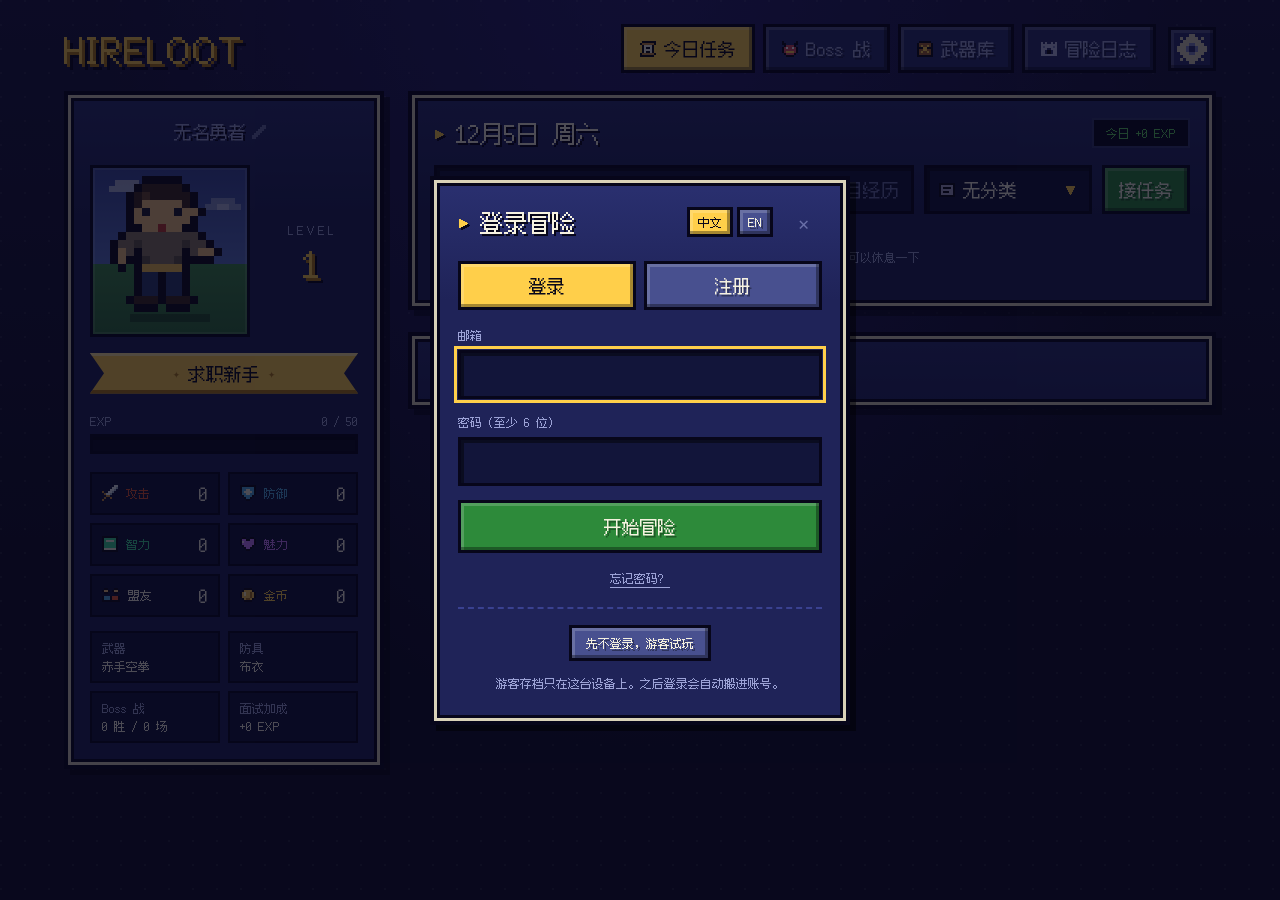
==== index.html @ ae2f4091 "Change the portrait background with level and show the equipped weapon's real shape in hand Seven ba" ====
<!doctype html>
<html lang="zh-CN">
<head>
  <meta charset="utf-8">
  <meta name="viewport" content="width=device-width, initial-scale=1">
  <title>Hireloot</title>
  <link rel="icon" href="favicon.svg?v=20261118e" type="image/svg+xml">
  <link rel="icon" href="favicon-32.png?v=20261118e" type="image/png" sizes="32x32">
  <link rel="apple-touch-icon" href="apple-touch-icon.png?v=20261118e">
  <!-- 改了 JS/CSS 后把 ?v= 后面的版本号改一下，防止浏览器用旧缓存 -->
  <link rel="stylesheet" href="style.css?v=20261118e">
</head>
<body>
  <header class="top">
    <h1>HIRELOOT</h1>
    <div class="top-right">
      <nav class="tabs">
        <button class="tab active" data-act="tab" data-view="view-today"><span data-icon="scroll"></span><span data-i18n="tab.today"></span></button>
        <button class="tab" data-act="tab" data-view="view-boss"><span data-icon="demon"></span><span data-i18n="tab.boss"></span></button>
        <button class="tab" data-act="tab" data-view="view-armory"><span data-icon="chest"></span><span data-i18n="tab.armory"></span></button>
        <button class="tab" data-act="tab" data-view="view-history"><span data-icon="castle"></span><span data-i18n="tab.log"></span></button>
      </nav>
      <button class="gear" data-act="settings" data-i18n-aria="settings" title=""><span data-icon="gear" data-px="3"></span></button>
    </div>
  </header>

  <main class="layout">
    <aside id="hero" class="px hero"></aside>

    <section class="content">
      <!-- 今日任务 -->
      <div id="view-today" class="view">
        <div class="px panel">
          <div class="panel-head">
            <h2 id="today-date"></h2>
            <span id="today-exp" class="pill"></span>
          </div>
          <form id="add-form" class="add-form" autocomplete="off">
            <input id="add-input" data-i18n-ph="add.ph" maxlength="200">
            <div id="add-cat-slot"></div>
            <button type="submit" class="primary" data-i18n="add.submit"></button>
          </form>
          <p id="add-hint" class="hint"></p>
          <ul id="pending-list" class="tasks"></ul>
        </div>
        <details class="px panel done-panel">
          <summary><span data-i18n="today.doneTitle"></span> (<span id="done-count">0</span>)</summary>
          <ul id="done-list" class="tasks"></ul>
        </details>
      </div>

      <!-- Boss 战 -->
      <div id="view-boss" class="view" hidden>
        <div class="px panel">
          <div class="panel-head"><h2 data-i18n="boss.formTitle"></h2></div>
          <form id="boss-form" class="boss-form" autocomplete="off">
            <label><span data-i18n="boss.company"></span><input id="boss-company" required data-i18n-ph="boss.companyPh" maxlength="80"></label>
            <div class="field"><span data-i18n="boss.round"></span><div id="boss-round-slot"></div></div>
            <label><span data-i18n="boss.date"></span><input id="boss-date" type="date"></label>
            <fieldset class="result">
              <legend data-i18n="boss.result"></legend>
              <label><input type="radio" name="result" value="pass"> <span data-icon="trophy"></span><span data-i18n="boss.pass"></span></label>
              <label><input type="radio" name="result" value="fail"> <span data-icon="skull"></span><span data-i18n="boss.fail"></span></label>
              <label><input type="radio" name="result" value="pending" checked> <span data-icon="hourglass"></span><span data-i18n="boss.pending"></span></label>
            </fieldset>
            <label class="wide"><span data-i18n="boss.note"></span><input id="boss-note" data-i18n-ph="boss.notePh" maxlength="300"></label>
            <button type="submit" class="primary wide" data-i18n="boss.submit"></button>
          </form>
          <p class="hint" data-i18n="boss.rule"></p>
        </div>
        <ul id="boss-list" class="boss-list"></ul>
      </div>

      <!-- 武器库 -->
      <div id="view-armory" class="view" hidden>
        <div class="px panel">
          <div class="panel-head">
            <h2 data-i18n="armory.title"></h2>
            <span id="armory-count" class="pill"></span>
          </div>
          <div id="pack-shelf" class="pack-shelf"></div>
        </div>
        <div id="armory-grid"></div>
      </div>

      <!-- 冒险日志 -->
      <div id="view-history" class="view" hidden>
        <div class="px panel">
          <div class="panel-head"><h2 data-i18n="log.title"></h2></div>
          <div id="history-summary" class="summary"></div>
        </div>
        <div id="history-list"></div>
      </div>
    </section>
  </main>

  <!-- 设置 -->
  <div id="settings" class="modal" hidden>
    <div class="px modal-win" role="dialog" aria-modal="true" aria-labelledby="settings-title">
      <div class="panel-head">
        <h2 id="settings-title" data-i18n="settings"></h2>
        <button class="del" data-act="settings-close" data-i18n-aria="settings.close">✕</button>
      </div>
      <div class="set-row">
        <div class="set-label" data-i18n="settings.lang"></div>
        <div class="seg">
          <button class="lang-btn" data-act="lang" data-lang="zh">中文</button>
          <button class="lang-btn" data-act="lang" data-lang="en">English</button>
        </div>
      </div>
      <div class="set-row">
        <div class="set-label" data-i18n="settings.data"></div>
        <div class="seg">
          <button data-act="export" data-i18n="settings.export"></button>
          <button data-act="import" data-i18n="settings.import"></button>
        </div>
      </div>
      <div class="set-row">
        <div class="set-label" data-i18n="settings.sfx"></div>
        <div class="seg">
          <button class="sfx-btn" data-act="sfx" data-sfx="on" data-i18n="settings.on"></button>
          <button class="sfx-btn" data-act="sfx" data-sfx="off" data-i18n="settings.off"></button>
        </div>
      </div>
      <input id="import-file" type="file" accept="application/json,.json" hidden>
    </div>
  </div>

  <div id="levelup" class="levelup" aria-live="polite"></div>

  <!-- 开卡包舞台 / 武器详情 -->
  <div id="pack-stage" class="stage" hidden></div>
  <div id="card-view" class="modal card-modal" hidden></div>

  <script src="i18n.js?v=20261118e"></script>
  <script src="categorizer.js?v=20261118e"></script>
  <script src="weapons.js?v=20261118e"></script>
  <script src="armory.js?v=20261118e"></script>
  <script src="dialog.js?v=20261118e"></script>
  <script src="config.js?v=20261118e"></script>
  <script src="cloud.js?v=20261118e"></script>
  <script src="app.js?v=20261118e"></script>
</body>
</html>
---- style.css ----
/* Hireloot 像素风样式
 * 字体：Fusion Pixel 12px（SIL OFL 开源授权，已打包在 fonts/ 里，离线可用）
 * 像素字体在 12 / 18 / 24 / 36px 下最清晰（Retina 屏上是整数倍）
 */
@font-face {
  font-family: "Fusion Pixel";
  src: url("fonts/fusion-pixel-12px-sc.woff2") format("woff2");
  font-display: swap;
}

:root {
  --bg: #100f26;
  --bg2: #1a1840;
  --win: #1f2358;
  --win-hi: #2a3070;
  --row: #272c68;
  --row-hi: #31377d;
  --deep: #12153a;
  --frame: #d9d2b8;
  --edge: #07061a;
  --ink: #f6f2e0;
  --muted: #9ea4d8;
  --gold: #ffcf4a;
  --gold-dk: #b07a12;
  --green: #5fd35f;
  --green-dk: #2d8a3a;
  --red: #ff6b6b;
  --font: "Fusion Pixel", "PingFang SC", "Hiragino Sans GB", "Microsoft YaHei", monospace;
  --s: 12px;  /* 小字 */
  --m: 18px;  /* 正文 */
  --l: 24px;  /* 标题 */
}
* { box-sizing: border-box; }
html { background: var(--bg); }
html, body { margin: 0; }
body {
  background:
    radial-gradient(circle at 1px 1px, rgba(255,255,255,.07) 1px, transparent 0) 0 0 / 24px 24px,
    radial-gradient(ellipse at 50% -10%, #2a2470 0%, transparent 60%),
    linear-gradient(180deg, var(--bg2), var(--bg) 60%);
  background-attachment: fixed;
  color: var(--ink);
  font-family: var(--font);
  font-size: var(--m);
  line-height: 1.5;
  min-height: 100vh;
  -webkit-font-smoothing: none;
  -moz-osx-font-smoothing: unset;
}
button, input, select { font: inherit; color: inherit; }
::selection { background: var(--gold); color: var(--edge); }
svg { image-rendering: pixelated; }

/* ============ 像素窗口 ============ */
.px {
  position: relative;
  background: linear-gradient(180deg, var(--win-hi), var(--win) 120px);
  border: 4px solid var(--edge);
  box-shadow:
    inset 0 0 0 3px var(--frame),
    inset 0 0 0 6px var(--edge),
    6px 6px 0 rgba(0, 0, 0, .45);
}

/* ============ 按钮 / 输入 ============ */
button {
  background: #48508f;
  border: 3px solid var(--edge);
  box-shadow: inset -3px -3px 0 rgba(0,0,0,.35), inset 3px 3px 0 rgba(255,255,255,.18);
  padding: 6px 14px;
  cursor: pointer;
  text-shadow: 2px 2px 0 rgba(0,0,0,.35);
}
button:hover { filter: brightness(1.12); }
button:active { transform: translate(2px, 2px); box-shadow: inset 3px 3px 0 rgba(0,0,0,.35); }
button.primary { background: var(--green-dk); }
button.primary:hover { background: #36a346; filter: none; }
input, select {
  background: var(--deep);
  border: 3px solid var(--edge);
  box-shadow: inset 3px 3px 0 rgba(0,0,0,.45);
  padding: 8px 12px;
  min-width: 0;
}
input::placeholder { color: #6a70a8; }
input[type=date] { color-scheme: dark; }
input:focus, select:focus, button:focus-visible { outline: 3px solid var(--gold); outline-offset: 1px; }

/* ============ 顶栏 ============ */
.top {
  display: flex; flex-wrap: wrap; align-items: center; justify-content: space-between; gap: 16px;
  padding: 24px 24px 18px; max-width: 1200px; margin: 0 auto;
}
h1 {
  font-size: 36px; line-height: 1; margin: 0; color: var(--gold); letter-spacing: 2px; font-weight: normal;
  text-shadow: 3px 3px 0 var(--gold-dk), 6px 6px 0 var(--edge);
}
h1 span {
  font-size: var(--m); color: var(--ink); letter-spacing: 0; margin-left: 10px;
  text-shadow: 2px 2px 0 var(--edge); vertical-align: 4px;
}
.tabs { display: flex; gap: 8px; flex-wrap: wrap; }
.tab { display: inline-flex; align-items: center; background: #2b3070; color: var(--muted); padding: 8px 16px; }
.tab.active { background: var(--gold); color: var(--edge); text-shadow: none; }

/* ============ 布局 ============ */
.layout {
  max-width: 1200px; margin: 0 auto; padding: 0 24px 24px;
  display: grid; grid-template-columns: 320px 1fr; gap: 24px; align-items: start;
}
@media (max-width: 860px) {
  .layout { grid-template-columns: 1fr; padding: 0 16px 16px; }
  .top { padding: 18px 16px 14px; }
  h1 { font-size: 24px; }
}
.content { min-width: 0; }
.panel { padding: 20px 22px 22px; margin-bottom: 22px; }
.panel-head { display: flex; justify-content: space-between; align-items: center; gap: 10px; flex-wrap: wrap; margin-bottom: 14px; }
h2 { font-size: var(--l); font-weight: normal; margin: 0; text-shadow: 2px 2px 0 var(--edge); }
h2::before { content: "▶"; color: var(--gold); font-size: var(--s); margin-right: 10px; vertical-align: 4px; }
.pill {
  background: var(--edge); color: var(--green); padding: 4px 12px; font-size: var(--s);
  border: 2px solid #33396f;
}
.hint { color: var(--muted); font-size: var(--s); margin: 10px 0 0; min-height: 24px; display: flex; align-items: center; flex-wrap: wrap; gap: 6px; }
.empty { color: var(--muted); list-style: none; padding: 18px 4px; font-size: var(--s); text-align: center; }

/* ============ 角色卡 ============ */
.hero { padding: 22px; position: sticky; top: 16px; }
@media (max-width: 860px) { .hero { position: static; } }
.hero-top { display: flex; gap: 16px; align-items: center; margin-bottom: 16px; }
.avatar {
  position: relative; flex: none; width: 160px; height: 172px;
  display: grid; place-items: end center; padding-bottom: 14px;
  border: 3px solid var(--edge);
  overflow: hidden;
}
.avatar::before { /* 云 */
  content: ""; position: absolute; top: 18px; left: 16px; width: 24px; height: 6px;
  background: rgba(255,255,255,.55);
  box-shadow: 6px -6px 0 rgba(255,255,255,.55), 12px 0 0 rgba(255,255,255,.55),
    96px 18px 0 rgba(255,255,255,.35), 102px 12px 0 rgba(255,255,255,.35), 108px 18px 0 rgba(255,255,255,.35);
}
.avatar::after { /* 脚下的影子 */
  content: ""; position: absolute; bottom: 12px; left: 50%; width: 80px; height: 8px;
  transform: translateX(-50%); background: rgba(0,0,0,.3);
}
.avatar svg { position: relative; z-index: 1; display: block; animation: bob 1.2s steps(2) infinite; }
@keyframes bob { 50% { transform: translateY(-4px); } }

/* 头像背景随等级变：蓝天 → 翠林 → 星夜 → 紫晶 → 橙霞 → 赤焰 → 金辉（门槛同称号） */
.avatar { --sky1: #3a4a9c; --sky2: #5a74c8; --gnd1: #3e8a46; --gnd2: #2f6e38; --glow: rgba(255,255,255,.12); --deco: rgba(255,255,255,.55); --deco2: rgba(255,255,255,.35);
  background: linear-gradient(180deg, var(--sky1) 0%, var(--sky2) 58%, var(--gnd1) 58%, var(--gnd2) 100%);
  box-shadow: inset 0 0 0 2px var(--glow); }
.avatar[data-bg="1"] { --sky1: #1f5a5a; --sky2: #4fae8a; --gnd1: #2d6e38; --gnd2: #1f4a26; }
.avatar[data-bg="2"] { --sky1: #0c1440; --sky2: #2c4aa8; --gnd1: #2a3a6e; --gnd2: #1a264a; --glow: rgba(127,219,255,.35); }
.avatar[data-bg="3"] { --sky1: #2a0e5a; --sky2: #8a4ac8; --gnd1: #5a2a8a; --gnd2: #3a1a5e; --glow: rgba(199,125,255,.6); --deco: #f3d9ff; --deco2: rgba(243,217,255,.6); }
.avatar[data-bg="4"] { --sky1: #8a2a3a; --sky2: #ff9a3c; --gnd1: #a8541c; --gnd2: #6e3010; --glow: rgba(255,154,60,.7); --deco: rgba(255,240,200,.75); --deco2: rgba(255,224,160,.5); }
.avatar[data-bg="5"] { --sky1: #2a0610; --sky2: #b0203a; --gnd1: #3a1014; --gnd2: #1a0608; --glow: rgba(255,74,58,.75); --deco: #ffcf4a; --deco2: #ff7a3c; }
.avatar[data-bg="6"] { --sky1: #6e4a08; --sky2: #ffd86a; --gnd1: #c58b3a; --gnd2: #8a5a1e; --glow: rgba(255,226,122,.9); --deco: #ffffff; --deco2: #fff4c2; }
/* 星夜 / 紫晶 / 金辉：云换成星星；赤焰：飘火星 */
.avatar[data-bg="2"]::before, .avatar[data-bg="3"]::before, .avatar[data-bg="5"]::before, .avatar[data-bg="6"]::before {
  top: 14px; left: 14px; width: 3px; height: 3px; background: var(--deco);
  box-shadow: 22px 12px 0 var(--deco2), 40px 2px 0 var(--deco), 70px 22px 0 var(--deco2), 96px 6px 0 var(--deco),
    118px 26px 0 var(--deco2), 128px 0 0 var(--deco), 8px 40px 0 var(--deco2), 112px 50px 0 var(--deco2), 56px 44px 0 var(--deco2);
  animation: twinkle 1.6s steps(2) infinite;
}
.avatar[data-bg="5"]::before { top: auto; bottom: 40px; animation: embers 2.4s steps(6) infinite; }
.avatar[data-bg="6"] { border-color: var(--gold-dk); }
@keyframes twinkle { 50% { opacity: .45; } }
@keyframes embers { from { transform: translateY(0); opacity: 1; } to { transform: translateY(-60px); opacity: .2; } }
/* SR / SSR 武器的闪光 */
.avatar .spark { animation: twinkle 1s steps(2) infinite; }
.avatar .spark.s1 { animation-delay: -.5s; }
.lv { font-size: 36px; line-height: 1; color: var(--gold); text-shadow: 3px 3px 0 var(--gold-dk), 5px 5px 0 var(--edge); }
.bar-label { display: flex; justify-content: space-between; font-size: var(--s); color: var(--muted); margin-bottom: 4px; }
.bar { height: 20px; border: 3px solid var(--edge); background: #0a0a20; box-shadow: inset 0 3px 0 rgba(0,0,0,.4); }
.bar > i {
  display: block; height: 100%; transition: width .4s steps(8);
  background:
    linear-gradient(180deg, rgba(255,255,255,.35) 0 3px, transparent 3px),
    repeating-linear-gradient(90deg, var(--green) 0 9px, #3fae3f 9px 12px);
}
.stats { list-style: none; padding: 0; margin: 18px 0 14px; display: grid; grid-template-columns: 1fr 1fr; gap: 8px; }
.stats li {
  display: flex; justify-content: space-between; align-items: center;
  background: var(--deep); padding: 6px 10px; border: 2px solid var(--edge); font-size: var(--s);
}
.stats b { font-weight: normal; display: flex; align-items: center; }
.stats span { font-size: var(--m); color: var(--ink); }
.equip { display: grid; grid-template-columns: 1fr 1fr; gap: 8px; margin-top: 8px; }
.equip div { background: var(--deep); border: 2px solid var(--edge); padding: 6px 10px; font-size: var(--s); }
.equip small { display: block; color: var(--muted); font-size: var(--s); }

/* ============ 添加任务 ============ */
.add-form { display: grid; grid-template-columns: 1fr auto auto; gap: 10px; }
@media (max-width: 600px) { .add-form { grid-template-columns: 1fr auto; } .add-form input { grid-column: 1 / -1; } }

/* ============ 任务列表 ============ */
.tasks { list-style: none; padding: 0; margin: 16px 0 0; display: flex; flex-direction: column; gap: 10px; }
.task {
  display: flex; align-items: center; gap: 14px;
  background: var(--row); border: 3px solid var(--edge);
  box-shadow: inset 6px 0 0 var(--c), inset 0 3px 0 rgba(255,255,255,.07);
  padding: 10px 10px 10px 20px;
}
.task:hover { background: var(--row-hi); }
.task-main { flex: 1; min-width: 0; }
.task-title { word-break: break-word; }
.task.done { background: #1d2152; }
.task.done .task-title { text-decoration: line-through; text-decoration-thickness: 2px; color: var(--muted); }
.task-meta { display: flex; flex-wrap: wrap; gap: 8px; align-items: center; margin-top: 6px; font-size: var(--s); }
.chk {
  width: 32px; height: 32px; padding: 0; flex: none; background: var(--deep);
  color: var(--gold); font-size: var(--m); line-height: 1; text-shadow: none;
  box-shadow: inset 3px 3px 0 rgba(0,0,0,.45);
}
.chk:hover { background: #20255a; }
.task.done .chk { background: var(--green-dk); color: #fff; box-shadow: inset -3px -3px 0 rgba(0,0,0,.3); }
.late { background: #7a2e3e; color: #ffd6dc; padding: 1px 8px; border: 2px solid var(--edge); }
.reward { color: var(--gold); }
.reward i { color: var(--muted); font-style: normal; }
.del {
  background: transparent; border-color: transparent; box-shadow: none; color: #6a70a8;
  padding: 4px 10px; text-shadow: none;
}
.del:hover { color: var(--red); filter: none; }

details > summary { cursor: pointer; list-style: none; font-size: var(--m); }
details > summary::-webkit-details-marker { display: none; }
details > summary::before { content: "▶"; display: inline-block; margin-right: 10px; color: var(--gold); font-size: var(--s); transition: transform .15s steps(2); }
details[open] > summary::before { transform: rotate(90deg); }
.done-panel .task { opacity: .85; }
/* 打开下拉框的那一行要浮到其它任务上面（opacity 会单独建层叠上下文，菜单会被后面的任务盖住） */
.task.menu-open, .task:has(.picker.open) { position: relative; z-index: 41; opacity: 1; }

/* ============ Boss ============ */
.boss-form { display: grid; grid-template-columns: 1fr 1fr 1fr; gap: 14px; }
.boss-form label, .boss-form .field { display: flex; flex-direction: column; gap: 6px; font-size: var(--s); color: var(--muted); }
.boss-form label input, .boss-form .field .picker-btn { color: var(--ink); font-size: var(--m); }
.boss-form .wide { grid-column: 1 / -1; }
.field .picker { display: block; }
.result {
  grid-column: 1 / -1; border: 3px solid var(--edge); background: var(--deep);
  display: flex; gap: 24px; flex-wrap: wrap; padding: 8px 14px 12px; margin: 0;
}
.result legend { color: var(--muted); font-size: var(--s); padding: 0 6px; background: var(--edge); }
.result label { flex-direction: row; align-items: center; gap: 2px; color: var(--ink); font-size: var(--m); cursor: pointer; }
.result input { accent-color: var(--gold); width: 18px; height: 18px; }
@media (max-width: 680px) { .boss-form { grid-template-columns: 1fr; } }
.boss-list { list-style: none; padding: 0; margin: 0; display: flex; flex-direction: column; gap: 16px; }
.boss { display: flex; gap: 18px; padding: 18px 20px; align-items: flex-start; }
.boss-sprite {
  background: linear-gradient(180deg, #2a1640, #4a1f3a); border: 3px solid var(--edge); padding: 8px; flex: none;
}
.boss.pass .boss-sprite { background: linear-gradient(180deg, #1d2a3a, #2a3a3a); }
.boss.pass .boss-sprite svg { opacity: .6; }
.boss-sprite svg { display: block; }
.boss.pending .boss-sprite svg { animation: shake .6s steps(2) infinite; }
@keyframes shake { 50% { transform: translateX(2px); } }
.boss-main { flex: 1; min-width: 0; }
.boss-name { font-size: var(--l); line-height: 1.3; text-shadow: 2px 2px 0 var(--edge); }
.boss-name small { color: var(--muted); font-size: var(--s); text-shadow: none; }
.boss-meta { font-size: var(--s); color: var(--muted); margin-top: 4px; }
.boss-note { margin-top: 8px; background: var(--deep); border: 2px solid var(--edge); padding: 6px 10px; font-size: var(--s); }
.boss-actions { display: flex; gap: 8px; margin-top: 10px; flex-wrap: wrap; }
.boss-actions button { font-size: var(--s); }
.win { color: var(--green); } .lose { color: var(--red); } .wait { color: var(--gold); }

/* ============ 冒险日志 ============ */
.summary { display: grid; grid-template-columns: repeat(6, 1fr); gap: 10px; }
@media (max-width: 760px) { .summary { grid-template-columns: repeat(3, 1fr); } }
.sum-cell {
  background: var(--deep); border: 3px solid var(--edge); box-shadow: inset 0 4px 0 var(--c);
  padding: 12px 6px 8px; text-align: center;
}
.sum-cell b { display: block; font-size: var(--l); font-weight: normal; margin-bottom: 4px; }
.sum-cell small { color: var(--muted); font-size: var(--s); display: inline-flex; align-items: center; }
.day { padding: 16px 20px; margin-bottom: 16px; }
.day .tasks { margin-top: 14px; }

/* ============ 页脚 ============ */
.foot {
  max-width: 1200px; margin: 0 auto; padding: 4px 24px 40px;
  display: flex; gap: 10px; align-items: center; flex-wrap: wrap; color: var(--muted); font-size: var(--s);
}
.foot span { flex: 1; min-width: 200px; }
.foot button { font-size: var(--s); }

/* ============ 动效 ============ */
.float {
  position: absolute; transform: translateX(-50%); pointer-events: none; z-index: 50;
  color: var(--gold); text-shadow: 2px 2px 0 var(--edge), -2px -2px 0 var(--edge), 2px -2px 0 var(--edge), -2px 2px 0 var(--edge);
  white-space: nowrap; animation: floatUp 1.2s steps(12) forwards;
}
@keyframes floatUp { from { opacity: 1; margin-top: 0; } to { opacity: 0; margin-top: -64px; } }
.levelup {
  position: fixed; left: 50%; top: 40%; transform: translate(-50%, -50%) scale(0);
  background: var(--win); border: 4px solid var(--edge);
  box-shadow: inset 0 0 0 3px var(--gold), inset 0 0 0 6px var(--edge), 8px 8px 0 rgba(0,0,0,.5);
  padding: 26px 40px; text-align: center; z-index: 100; pointer-events: none; opacity: 0;
}
.levelup div { font-size: 36px; color: var(--gold); text-shadow: 3px 3px 0 var(--gold-dk), 6px 6px 0 var(--edge); }
.levelup small { display: block; margin-top: 12px; font-size: var(--m); }
.levelup.show { animation: lvl 2.2s steps(10) forwards; }
@keyframes lvl {
  0% { opacity: 1; transform: translate(-50%, -50%) scale(.3); }
  15%, 80% { opacity: 1; transform: translate(-50%, -50%) scale(1); }
  100% { opacity: 0; transform: translate(-50%, -50%) scale(1); }
}
@media (prefers-reduced-motion: reduce) {
  .avatar svg, .boss.pending .boss-sprite svg, .avatar::before, .avatar .spark { animation: none; }
}

/* ============ 像素图标 ============ */
.ico { display: inline-flex; margin-right: 8px; flex: none; }
.ico svg { display: block; }

/* ============ 像素下拉框 ============ */
.picker { position: relative; display: inline-block; }
.picker-btn {
  display: flex; align-items: center; width: 100%; height: 100%;
  background: var(--deep); box-shadow: inset 3px 3px 0 rgba(0,0,0,.45);
  padding: 8px 12px; text-align: left; white-space: nowrap; text-shadow: none;
}
.picker-btn > span:not(.ico):not(.caret) { flex: 1; }
.caret { font-size: var(--s); margin-left: 12px; color: var(--gold); }
.picker-btn:active { transform: none; }
.picker.open .picker-btn { outline: 3px solid var(--gold); outline-offset: 1px; }
.picker-menu {
  position: absolute; left: 0; top: calc(100% + 6px); z-index: 40; min-width: 100%;
  list-style: none; margin: 0; padding: 10px 8px;
  background: var(--win); border: 4px solid var(--edge);
  box-shadow: inset 0 0 0 3px var(--frame), inset 0 0 0 5px var(--edge), 6px 6px 0 rgba(0,0,0,.5);
}
.picker.up .picker-menu { top: auto; bottom: calc(100% + 6px); }
.picker-menu li + li { margin-top: 2px; }
.picker-menu button {
  display: flex; align-items: center; width: 100%; white-space: nowrap; text-align: left; font-size: var(--m);
  background: transparent; border: 2px solid transparent; box-shadow: none; padding: 6px 12px 6px 28px; position: relative;
  text-shadow: none;
}
.picker-menu button:hover, .picker-menu button:focus-visible { background: var(--row-hi); outline: none; filter: none; }
.picker-menu button:hover::before, .picker-menu button:focus-visible::before {
  content: "▶"; position: absolute; left: 8px; color: var(--gold); font-size: var(--s);
}
.picker-menu button[aria-selected=true] { color: var(--gold); }
.picker-menu button[aria-selected=true]::after { content: "✔"; margin-left: auto; padding-left: 16px; font-size: var(--s); }
#add-cat { min-width: 168px; }

/* 任务行里的分类标签 */
.picker.tag .picker-btn {
  background: var(--c); color: var(--edge); font-size: var(--s); padding: 2px 8px;
  border-width: 2px; box-shadow: inset -2px -2px 0 rgba(0,0,0,.25), inset 2px 2px 0 rgba(255,255,255,.3);
}
.picker.tag .caret { color: rgba(0,0,0,.55); margin-left: 8px; }
.picker.tag .ico { margin-right: 6px; }
.picker.tag .picker-menu button { font-size: var(--s); }

.chip {
  display: inline-flex; align-items: center; padding: 2px 10px; font-size: var(--s);
  background: #2b3070; border-width: 2px; color: var(--ink); text-shadow: none;
}
.chip:hover { background: #3a4190; filter: none; }

/* 手机 */
@media (max-width: 600px) {
  .panel { padding: 16px 14px 16px; }
  .task { gap: 10px; padding: 8px 6px 8px 16px; }
  .del { padding: 4px 6px; }
  .hero { padding: 16px; }
  .avatar { width: 140px; }
  .avatar svg { width: 133px; height: auto; } /* 手上拿武器后画布变宽，手机上按 7px 一格缩一点，免得武器被裁掉 */
}

/* ============ 设置 ============ */
.top-right { display: flex; align-items: center; gap: 12px; flex-wrap: wrap; }
.gear {
  width: 48px; height: 44px; padding: 0; display: grid; place-items: center; background: #2b3070;
}
.gear .ico { margin: 0; }
.gear:hover .ico { animation: spin 1s steps(4) infinite; }
@keyframes spin { to { transform: rotate(90deg); } }
.modal {
  position: fixed; inset: 0; z-index: 200; display: grid; place-items: center; padding: 16px;
  background: rgba(7, 6, 26, .7);
}
.modal[hidden] { display: none; }
.modal-win { width: min(440px, 100%); padding: 22px 24px 26px; }
.modal-win .panel-head { margin-bottom: 18px; }
.set-row { display: flex; align-items: center; justify-content: space-between; gap: 14px; flex-wrap: wrap; padding: 12px 0; border-top: 2px dashed #3a4190; }
.set-label { color: var(--muted); }
.seg { display: flex; gap: 8px; flex-wrap: wrap; }
.seg button { font-size: var(--s); padding: 6px 14px; }
.lang-btn.active, .sfx-btn.active { background: var(--gold); color: var(--edge); text-shadow: none; }
.hint:empty { display: none; }
@media (prefers-reduced-motion: reduce) { .gear:hover .ico { animation: none; } }

/* 等级 + 称号缎带 */
.lv-box { flex: 1; min-width: 0; text-align: center; }
.lv-box small { display: block; font-size: var(--s); color: var(--muted); letter-spacing: 3px; margin-bottom: 6px; }
.lv-box .lv { font-size: 36px; }
/* 角色名字：点一下就能改 */
.hero-name, .hero-name-input {
  display: flex; align-items: center; justify-content: center; gap: 6px;
  width: 100%; height: 40px; margin: -4px 0 12px; padding: 0 10px;
  font-size: var(--l); line-height: 1; text-align: center;
}
.hero-name {
  background: none; border: 0; box-shadow: none; color: var(--ink); text-shadow: 2px 2px 0 var(--edge);
  border-bottom: 2px dashed transparent;
}
.hero-name .nm { min-width: 0; overflow: hidden; text-overflow: ellipsis; white-space: nowrap; }
.hero-name .ico { flex: none; opacity: .55; }
.hero-name:hover { filter: none; border-bottom-color: #3a4190; }
.hero-name:hover .ico, .hero-name:focus-visible .ico { opacity: 1; }
.hero-name:active { transform: none; box-shadow: none; }
.hero-name.unnamed, .hero-name.tight { font-size: var(--m); }
.hero-name.unnamed { color: var(--muted); }
.hero-name-input { display: block; color: var(--ink); background: var(--deep); }
.title {
  position: relative; margin: 0 0 18px; padding: 6px 30px 8px; text-align: center;
  font-size: var(--m); line-height: 1.3; color: var(--edge);
  background: var(--gold);
  box-shadow: inset 0 3px 0 #ffe79a, inset 0 -4px 0 var(--gold-dk);
  clip-path: polygon(0 0, 100% 0, calc(100% - 14px) 50%, 100% 100%, 0 100%, 14px 50%);
}
.title { white-space: nowrap; overflow: hidden; padding-left: 22px; padding-right: 22px; }
.title span { display: inline-flex; align-items: center; }
.title span::before, .title span::after { content: "✦"; font-size: var(--s); color: var(--gold-dk); margin: 0 8px; }
.title.tight { font-size: var(--s); padding-top: 9px; padding-bottom: 11px; }
.title.tight span::before, .title.tight span::after { margin: 0 5px; }

/* =====================================================================
 * 卡包 & 武器库
 * ===================================================================== */
.stats em.bonus { font-style: normal; color: var(--gold); font-size: var(--s); margin-left: 4px; }
.hero-weapon { box-shadow: inset 3px 0 0 var(--rc); }
.hero-weapon { min-width: 0; }
.hero-weapon small { display: flex; justify-content: space-between; align-items: center; gap: 6px; }
.hero-weapon i { font-style: normal; color: var(--gold); letter-spacing: -1px; }
.hero-weapon .nm { display: block; overflow-wrap: anywhere; }
.equip > div { min-width: 0; }
.lvl-packs { display: flex !important; align-items: center; justify-content: center; color: #e6c4ff; }
body.no-scroll { overflow: hidden; }

/* 角色卡上的「开卡包」按钮：一闪一闪 */
.pack-btn {
  width: 100%; margin-top: 12px; display: flex; align-items: center; justify-content: center;
  background: #6a2fa0; color: #fff; animation: packPulse 1.2s steps(2) infinite;
}
.pack-btn:hover { background: #7f3ac0; filter: none; }
@keyframes packPulse { 50% { box-shadow: inset -3px -3px 0 rgba(0,0,0,.35), inset 3px 3px 0 rgba(255,255,255,.18), 0 0 0 3px var(--gold); } }

/* ---------- 卡牌 ---------- */
.card {
  --cw: 200px; --mx: 50%; --my: 50%; --rx: 0deg; --ry: 0deg;
  position: relative; width: var(--cw); aspect-ratio: 5 / 7; perspective: 900px;
  container-type: inline-size; user-select: none;
}
.card-inner {
  position: absolute; inset: 0; transform-style: preserve-3d;
  transform: rotateX(var(--rx)) rotateY(calc(var(--ry) + 180deg));
  transition: transform .5s steps(6);
}
.card.flipped .card-inner { transform: rotateX(var(--rx)) rotateY(var(--ry)); }
.card.tilting .card-inner { transition: transform .08s linear; }
.card-back, .card-front {
  position: absolute; inset: 0; backface-visibility: hidden; -webkit-backface-visibility: hidden; overflow: hidden;
  border: 4px solid var(--edge);
}
.card-back {
  transform: rotateY(180deg);
  display: flex; flex-direction: column; align-items: center; justify-content: center; gap: 10px;
  background:
    repeating-linear-gradient(45deg, rgba(255,255,255,.06) 0 6px, transparent 6px 12px),
    linear-gradient(180deg, #2a3070, #12153a);
  box-shadow: inset 0 0 0 3px var(--frame), inset 0 0 0 7px var(--edge), inset 0 0 0 10px #3a4190;
}
.back-logo { font-size: var(--s); color: var(--gold); letter-spacing: 2px; text-shadow: 2px 2px 0 var(--edge); }
.card-front {
  display: flex; flex-direction: column; padding: 10px 10px 8px;
  background: linear-gradient(180deg, #2a3070, #171b48);
  box-shadow: inset 0 0 0 3px var(--rc), inset 0 0 0 6px var(--edge);
}
.card-top { display: flex; justify-content: space-between; align-items: center; font-size: var(--s); padding: 2px 2px 4px; }
.rar {
  background: var(--rc); color: var(--edge); padding: 0 6px; line-height: 18px; border: 2px solid var(--edge);
}
.atk { color: var(--ink); text-shadow: 2px 2px 0 var(--edge); }
.card-art {
  position: relative; flex: 1; min-height: 0; display: grid; place-items: center; overflow: hidden;
  border: 3px solid var(--edge); background: radial-gradient(circle, #3a4190 0 30%, #1f2358 30% 55%, #12153a 55%);
}
.card-art svg { position: relative; height: 86%; width: auto; filter: drop-shadow(3px 3px 0 rgba(0,0,0,.45)); }
.card.mini .card-art svg { height: 80%; }
/* 卡面背后的放射光（硬色阶，转起来是一格一格的） */
.rays {
  position: absolute; inset: -40%;
  background: repeating-conic-gradient(from 0deg, color-mix(in srgb, var(--rc) 35%, transparent) 0 10deg, transparent 10deg 20deg);
  animation: spinRays 8s steps(24) infinite; opacity: .7;
}
.r-N .rays { opacity: .25; animation: none; }
@keyframes spinRays { to { transform: rotate(360deg); } }
.card-name {
  margin: 6px -2px 0; padding: 2px 6px; text-align: center; font-size: var(--m); line-height: 1.3;
  background: var(--edge); color: var(--ink); white-space: nowrap; overflow: hidden; text-overflow: ellipsis;
}
.card-name.long { font-size: var(--s); line-height: 27px; }
.r-SSR .card-name { background: var(--gold); color: var(--edge); box-shadow: inset 0 3px 0 #ffe79a, inset 0 -3px 0 var(--gold-dk); }
.card-stars { text-align: center; font-size: var(--s); line-height: 18px; margin-top: 4px; letter-spacing: 1px; }
.card-stars i { font-style: normal; color: #3a3f7a; }
.card-stars i.on { color: var(--gold); text-shadow: 1px 1px 0 var(--edge); }
.rar-name { color: var(--rc); }
.card-desc { font-size: var(--s); line-height: 1.5; color: var(--muted); text-align: center; min-height: 36px; margin-top: 2px; }
@container (max-width: 170px) {
  .card-desc { display: none; }
  .card-name { font-size: var(--s); }
  .card-front { padding: 8px 8px 6px; }
}
.card.locked .card-art { background: radial-gradient(circle, #232858 0 40%, #161a42 40%); }
.card.locked .card-name { color: var(--muted); letter-spacing: 3px; }
.card.locked .card-front { box-shadow: inset 0 0 0 3px color-mix(in srgb, var(--rc) 45%, #12153a), inset 0 0 0 6px var(--edge); }
.card.locked .rays { display: none; }

/* 镭射层：彩虹硬色阶 + color-dodge，跟着 --mx/--my 移动；没碰到时自己慢慢扫 */
.holo, .glare, .sparkles { position: absolute; inset: 0; pointer-events: none; }
.holo {
  opacity: 0; mix-blend-mode: color-dodge;
  background:
    repeating-linear-gradient(0deg, rgba(0,0,0,.35) 0 2px, transparent 2px 4px),
    repeating-linear-gradient(115deg,
      #ff5f6d 0 6%, #ffc371 6% 12%, #f9f871 12% 18%, #5ef38c 18% 24%,
      #47c6ff 24% 30%, #8a7dff 30% 36%, #ff6bd6 36% 42%);
  background-size: 100% 100%, 300% 300%;
  background-position: 0 0, var(--mx) var(--my);
  animation: holoIdle 3.2s steps(16) infinite alternate;
}
.card.tilting .holo { animation: none; }
@keyframes holoIdle { from { background-position: 0 0, 0% 0%; } to { background-position: 0 0, 100% 100%; } }
.glare {
  opacity: 0; mix-blend-mode: overlay;
  background: radial-gradient(circle at var(--mx) var(--my), rgba(255,255,255,.75) 0 12%, rgba(255,255,255,.25) 12% 30%, transparent 30%);
}
.card.tilting .glare { opacity: 1; }
/* 稀有卡：一道白光扫过 */
.r-R .holo {
  opacity: .9; mix-blend-mode: overlay; background-size: 300% 100%;
  background-image: linear-gradient(110deg, transparent 0 40%, rgba(255,255,255,.55) 40% 46%, transparent 46% 52%, rgba(255,255,255,.35) 52% 55%, transparent 55%);
  animation: sheen 3s steps(20) infinite;
}
@keyframes sheen { from { background-position: 100% 0; } to { background-position: 0 0; } }
.r-SR .holo { opacity: .32; }
.r-SSR .holo { opacity: .45; }
.r-SSR .card-front { box-shadow: inset 0 0 0 3px var(--gold), inset 0 0 0 5px var(--gold-dk), inset 0 0 0 8px var(--edge); }
.card.locked .holo, .card.locked .glare, .card.locked .sparkles { display: none; }
/* 传说卡：像素星星闪烁 */
.sparkles i {
  position: absolute; width: 4px; height: 4px; background: #fff;
  box-shadow: 4px 0 0 #fff, -4px 0 0 #fff, 0 4px 0 #fff, 0 -4px 0 #fff;
  animation: twinkle 1.6s steps(2) infinite;
}
.sparkles i:nth-child(1) { left: 18%; top: 22%; }
.sparkles i:nth-child(2) { left: 78%; top: 30%; animation-delay: .4s; }
.sparkles i:nth-child(3) { left: 30%; top: 58%; animation-delay: .8s; }
.sparkles i:nth-child(4) { left: 70%; top: 66%; animation-delay: 1.2s; }
.sparkles i:nth-child(5) { left: 50%; top: 12%; animation-delay: .6s; }
@keyframes twinkle { 0%, 100% { opacity: 0; } 50% { opacity: 1; } }

/* ---------- 开包舞台 ---------- */
.stage {
  position: fixed; inset: 0; z-index: 300; display: grid; place-items: center; padding: 16px; overflow: auto;
  background:
    radial-gradient(circle at 1px 1px, rgba(255,255,255,.12) 1px, transparent 0) 0 0 / 16px 16px,
    radial-gradient(ellipse at 50% 45%, #2a2470 0%, rgba(7,6,26,.96) 65%);
}
.stage[hidden] { display: none; }
.stage-win { position: relative; width: min(760px, 100%); text-align: center; }
.stage-title { margin-bottom: 18px; }
.stage-title b {
  display: block; font-weight: normal; font-size: 36px; line-height: 1.1; color: var(--gold);
  text-shadow: 3px 3px 0 var(--gold-dk), 6px 6px 0 var(--edge); margin-bottom: 8px;
}
.stage-title span { font-size: var(--m); color: var(--ink); text-shadow: 2px 2px 0 var(--edge); }
.slots { display: flex; justify-content: center; gap: clamp(10px, 3vw, 28px); }
.slot {
  --cw: clamp(96px, 27vw, 200px);
  position: relative; width: var(--cw); aspect-ratio: 5 / 7;
}
.slot .card { --cw: 100%; position: absolute; inset: 0; width: 100%; }
.stage-hint { margin-top: 18px; color: var(--muted); font-size: var(--s); animation: blink 1s steps(2) infinite; }
@keyframes blink { 50% { opacity: .35; } }
.stage-actions { display: flex; gap: 12px; justify-content: center; flex-wrap: wrap; margin-top: 14px; min-height: 48px; }
.stage-actions button { min-width: 140px; }

/* 卡包本体 */
.pack {
  position: absolute; inset: 0; padding: 0; border: 0; background: transparent; box-shadow: none; text-shadow: none;
  cursor: pointer; animation: packFloat 1.6s steps(2) infinite;
}
.pack:hover { filter: brightness(1.15); }
.pack:active { transform: none; box-shadow: none; }
.pack:focus-visible { outline: 3px solid var(--gold); outline-offset: 4px; }
@keyframes packFloat { 50% { translate: 0 -4px; } }
.pack-top, .pack-body {
  position: absolute; left: 0; right: 0; display: block; border: 4px solid var(--edge);
  background:
    repeating-linear-gradient(90deg, rgba(255,255,255,.08) 0 4px, transparent 4px 8px),
    linear-gradient(160deg, #8a3ad0 0%, #4a2a9a 35%, #2a3a9a 60%, #6a2fa0 100%);
}
.pack-top { top: 0; height: 18%; border-bottom: 0; }
.pack-body {
  top: 18%; bottom: 0; border-top: 2px dashed rgba(255,255,255,.35);
  display: flex; flex-direction: column; align-items: center; justify-content: center; gap: 8px;
  box-shadow: inset 0 0 0 3px rgba(255,207,74,.55);
}
.crimp {
  position: absolute; left: 0; right: 0; height: 12px; top: 0;
  background: repeating-linear-gradient(90deg, #d9d2b8 0 4px, #8a8470 4px 8px);
  border-bottom: 3px solid var(--edge);
}
.pack-body .crimp { top: auto; bottom: 0; border-bottom: 0; border-top: 3px solid var(--edge); }
.pack-logo { font-size: var(--s); color: var(--gold); letter-spacing: 2px; text-shadow: 2px 2px 0 var(--edge); }
.pack-sub { font-size: var(--s); color: #e6c4ff; letter-spacing: 1px; text-shadow: 2px 2px 0 var(--edge); }
.pack-emblem { padding: 8px; background: rgba(7,6,26,.45); border: 3px solid var(--edge); }
/* 包装上的镭射反光 */
.pack-foil {
  position: absolute; inset: 0; pointer-events: none; mix-blend-mode: color-dodge; opacity: .55;
  background: linear-gradient(110deg, transparent 0 35%, #ff6bd6 35% 40%, #f9f871 40% 45%, #47c6ff 45% 50%, transparent 50%);
  background-size: 300% 100%; animation: sheen 2.4s steps(18) infinite;
}
/* 拖动撕包：--p 是撕开进度（0~1），左半截包顶跟着翘起来，缝里漏出稀有度颜色的光 */
@property --p { syntax: '<number>'; inherits: true; initial-value: 0; }
.pack { --p: 0; touch-action: none; cursor: grab; }
.pack.grab { cursor: grabbing; }
.pack.dragging, .pack.grab { animation: none; }
.pack.dragging { filter: drop-shadow(0 0 calc(var(--p) * 14px) var(--rc, #fff4c2)) brightness(calc(1 + var(--p) * .25)); }
.pack.snap { transition: --p .25s steps(4); }
.pack-top.t-l {
  z-index: 2; filter: brightness(1.12);
  clip-path: inset(-20px calc((1 - var(--p)) * 100%) 0 -20px);
  transform-origin: calc(var(--p) * 100%) 100%;
  transform: translateY(calc(var(--p) * -10px)) rotate(calc(var(--p) * 9deg));
}
.pack-top.t-r { clip-path: inset(0 0 0 calc(var(--p) * 100%)); }
.tear-line {
  position: absolute; left: 0; top: calc(18% - 3px); height: 6px; z-index: 1; pointer-events: none;
  width: calc(var(--p) * 100%); opacity: calc(var(--p) * 12);
  background: var(--rc, #fff4c2);
  box-shadow: 0 0 6px var(--rc, #fff4c2), 0 0 16px var(--rc, #fff4c2), 0 -8px 24px var(--rc, #fff4c2);
}
.tear-guide {
  position: absolute; left: 0; right: 0; top: 18%; z-index: 3; pointer-events: none;
  border-top: 3px dashed rgba(255,244,194,.85); padding-top: 4px;
  font-size: var(--s); color: #fff4c2; text-shadow: 2px 2px 0 var(--edge); letter-spacing: 1px;
  opacity: calc(1 - var(--p) * 8); animation: blink 1s steps(2) infinite;
}
.scrap {
  position: absolute; top: 18%; width: 6px; height: 6px; z-index: 3; pointer-events: none;
  background: #d9d2b8; box-shadow: 2px 2px 0 var(--edge);
  animation: scrapFall .7s steps(7) forwards;
}
.scrap:nth-child(odd) { background: #c77dff; }
@keyframes scrapFall { to { transform: translate(var(--dx), 72px) rotate(90deg); opacity: 0; } }
.bits.paper { top: 18%; }
/* 卡牌背面朝上蓄力：抖动 + 漏光（光的颜色就是稀有度的提示） */
.card.rising.charging { animation: rise .42s steps(6) both, packShake .12s steps(2) .42s infinite; }
.slot.r-SSR .card.rising.charging { animation: rise .42s steps(6) both, packShake .07s steps(2) .42s infinite; }
.card.charging .card-back { animation: leak 1.2s steps(6) forwards; }
.slot.r-N .card.charging .card-back { animation-name: leakSoft; }
@keyframes packShake { 0% { translate: -3px 0; rotate: -1deg; } 50% { translate: 3px -2px; rotate: 1deg; } 100% { translate: -2px 1px; } }
@keyframes leak {
  from { filter: none; }
  to { filter: drop-shadow(0 0 0 var(--rc)) drop-shadow(0 0 10px var(--rc)) drop-shadow(0 0 22px var(--rc)) brightness(1.25); }
}
@keyframes leakSoft { to { filter: brightness(1.15); } }
/* 撕开 */
.pack.torn { animation: none; }
.pack.torn .pack-top { animation: tearOff .45s steps(6) forwards; }
.pack.torn .pack-body { animation: dropAway .5s steps(6) forwards; }
.pack.torn .pack-foil, .pack.torn .tear-line, .pack.torn .tear-guide { display: none; }
@keyframes tearOff { to { transform: translate(60%, -140%) rotate(28deg); opacity: 0; } }
@keyframes dropAway { 40% { opacity: 1; } to { transform: translateY(60%); opacity: 0; } }
/* 光柱 */
.slot.beam::before {
  content: ""; position: absolute; left: 50%; bottom: 30%; width: 70%; height: 220%; translate: -50% 0; z-index: -1;
  background: linear-gradient(0deg, var(--rc), color-mix(in srgb, var(--rc) 40%, transparent) 60%, transparent);
  clip-path: polygon(30% 100%, 70% 100%, 100% 0, 0 0);
  animation: beamUp .5s steps(5) forwards; opacity: .8;
}
.slot.r-N.beam::before { opacity: .35; }
@keyframes beamUp { from { transform: scaleY(0); transform-origin: bottom; } to { transform: scaleY(1); transform-origin: bottom; } }
/* 卡牌从包里升起 */
.card.rising { animation: rise .42s steps(6) both; }
@keyframes rise { from { transform: translateY(30%) scale(.85); opacity: 0; } to { transform: none; opacity: 1; } }
/* 稀有卡翻开后周围持续发光 */
.slot.r-SR .card.flipped, .slot.r-SSR .card.flipped { filter: drop-shadow(0 0 8px var(--rc)) drop-shadow(0 0 18px color-mix(in srgb, var(--rc) 60%, transparent)); }
.slot.r-SSR .card.flipped { animation: ssrGlow 1.2s steps(3) infinite alternate; }
@keyframes ssrGlow {
  from { filter: drop-shadow(0 0 6px #ffcf4a) drop-shadow(0 0 16px #ffb000); }
  to { filter: drop-shadow(0 0 12px #fff4c2) drop-shadow(0 0 28px #ff9ad8); }
}

/* 像素碎片爆开 */
.bits { position: absolute; left: 50%; top: 45%; width: 0; height: 0; pointer-events: none; z-index: 3; }
.bits i {
  position: absolute; width: 8px; height: 8px; background: var(--c); box-shadow: 2px 2px 0 var(--edge);
  animation: bit .9s steps(9) forwards;
}
@keyframes bit {
  0% { transform: translate(0, 0); opacity: 1; }
  70% { opacity: 1; }
  100% { transform: translate(var(--dx), calc(var(--dy) + 40px)); opacity: 0; }
}
/* NEW! / 升星 角标 */
.pull-badge {
  position: absolute; top: -12px; right: -10px; z-index: 4; padding: 2px 8px; font-size: var(--s);
  border: 3px solid var(--edge); background: var(--red); color: #fff; text-shadow: 2px 2px 0 rgba(0,0,0,.35);
  animation: pop .35s steps(4) both;
}
.pull-badge.up { background: var(--gold); color: var(--edge); text-shadow: none; }
.pull-badge.max { background: #48508f; }
@keyframes pop { from { transform: scale(0) rotate(-20deg); } 70% { transform: scale(1.3) rotate(6deg); } to { transform: scale(1) rotate(6deg); } }
/* 闪屏 / 震屏 */
.stage-flash { position: fixed; inset: 0; pointer-events: none; background: var(--rc, #fff); opacity: 0; z-index: 5; }
.stage-flash.go { animation: flashGo .5s steps(5) forwards; }
@keyframes flashGo { 0% { opacity: .75; } 100% { opacity: 0; } }
.stage.rumble .stage-win { animation: quake .1s steps(2) infinite; }
.stage.quake .stage-win { animation: quake .08s steps(2) 6; }
@keyframes quake { 0% { transform: translate(-4px, 2px); } 50% { transform: translate(4px, -2px); } 100% { transform: translate(0, 0); } }
/* 史诗/传说横幅 */
.banner {
  position: absolute; left: 50%; top: 42%; z-index: 6; pointer-events: none; opacity: 0;
  font-size: 36px; white-space: nowrap; padding: 10px 30px; color: var(--edge);
  background: var(--rc, var(--gold)); border: 4px solid var(--edge);
  box-shadow: inset 0 4px 0 rgba(255,255,255,.45), inset 0 -4px 0 rgba(0,0,0,.25), 8px 8px 0 rgba(0,0,0,.5);
  transform: translate(-50%, -50%);
}
.banner.r-SR { --rc: #c77dff; }
.banner.r-SSR {
  --rc: #ffcf4a;
  background: repeating-linear-gradient(115deg, #ffcf4a 0 16px, #ffe79a 16px 24px, #ffcf4a 24px 40px, #ff9ad8 40px 44px);
}
.banner.go { animation: bannerGo 1.6s steps(12) forwards; }
@keyframes bannerGo {
  0% { opacity: 1; transform: translate(-50%, -50%) scale(2.2); }
  15%, 75% { opacity: 1; transform: translate(-50%, -50%) scale(1) rotate(-3deg); }
  100% { opacity: 0; transform: translate(-50%, -80%) scale(1) rotate(-3deg); }
}

/* ---------- 武器库页面 ---------- */
.pack-shelf { display: flex; align-items: center; gap: 20px; flex-wrap: wrap; }
.shelf-packs { display: flex; }
.shelf-packs .ico { margin: 0; }
.shelf-pack { margin-right: -14px; animation: packFloat 1.6s steps(2) infinite; }
.shelf-pack:nth-child(even) { animation-delay: .4s; }
.shelf-packs.empty { opacity: .35; filter: grayscale(1); }
.shelf-main { flex: 1; min-width: 200px; display: flex; align-items: center; gap: 14px; flex-wrap: wrap; justify-content: space-between; padding-left: 14px; }
.shelf-main p { margin: 0; }
.pack-cta { animation: packPulse 1.2s steps(2) infinite; }
.pity { width: 100%; margin: 0; color: var(--muted); font-size: var(--s); }
.rar-sec h2::before { color: var(--rc); }
.rar-tag { font-size: var(--s); background: var(--rc); color: var(--edge); padding: 0 6px; border: 2px solid var(--edge); text-shadow: none; vertical-align: 4px; }
.card-grid { display: grid; grid-template-columns: repeat(auto-fill, minmax(128px, 1fr)); gap: 16px; }
.card.mini .card-desc { display: none; }
.card.mini .card-name {
  font-size: var(--s); white-space: normal; line-height: 18px; min-height: 40px;
  display: flex; align-items: center; justify-content: center; text-overflow: clip;
}
.card.mini.r-SSR .holo { opacity: .35; }
.card-slot {
  padding: 0; border: 0; background: transparent; box-shadow: none; text-shadow: none; display: block; width: 100%;
}
.card-slot:hover { filter: none; transform: translateY(-4px); }
.card-slot:active { transform: translateY(-2px); box-shadow: none; }
.card-slot:focus-visible { outline: 3px solid var(--gold); outline-offset: 3px; }
.card-slot .card { --cw: 100%; }
.eq-badge {
  position: absolute; top: 30px; left: -2px; z-index: 2; font-size: var(--s); padding: 0 6px;
  background: var(--green-dk); color: #fff; border: 2px solid var(--edge);
}
@media (max-width: 600px) { .card-grid { grid-template-columns: repeat(auto-fill, minmax(104px, 1fr)); gap: 10px; } }

/* 武器详情 */
.card-modal { z-index: 250; }
/* 手机上手指在详情里滑动：交给卡牌倾斜，不让浏览器拿去滚动背后的页面 */
.card-modal:not([hidden]) { touch-action: none; overscroll-behavior: contain; }
.viewer { display: flex; flex-direction: column; align-items: center; gap: 18px; }
.viewer .card { --cw: min(280px, 72vw); }
.viewer-actions { display: flex; gap: 12px; }
.viewer-actions button { min-width: 120px; }

@media (max-width: 600px) {
  .stage-title b { font-size: 24px; }
  .banner { font-size: 24px; padding: 8px 18px; }
  .pack-sub { display: none; }
  .pack-emblem { padding: 4px; }
  .pack-emblem svg { width: 40px; height: 40px; }
}
@media (prefers-reduced-motion: reduce) {
  .rays, .holo, .pack, .pack-foil, .shelf-pack, .pack-btn, .pack-cta, .sparkles i, .stage-hint, .slot.r-SSR .card.flipped { animation: none !important; }
}

/* ============ 登录 / 云存档 ============ */
.set-label small { display: block; font-size: var(--s); color: #6a70a8; margin-top: 4px; }
.set-label .acct-email { color: var(--ink); word-break: break-all; }
.sync { display: inline-flex !important; align-items: center; gap: 6px; }
.sync-synced { color: var(--green) !important; }
.sync-offline, .sync-error { color: var(--red) !important; }
.auth-modal .modal-win { width: min(420px, 100%); }
.auth-tabs { margin-bottom: 16px; }
.auth-head-r { display: flex; align-items: center; gap: 12px; }
.auth-lang { gap: 4px; }
.auth-lang button { font-size: var(--s); padding: 3px 8px; }
.auth-lang button.active { background: var(--gold); color: var(--edge); text-shadow: none; }
.auth-tabs button { flex: 1; font-size: var(--m); padding: 8px 14px; }
.auth-tabs button.active { background: var(--gold); color: var(--edge); text-shadow: none; }
.auth-form { display: flex; flex-direction: column; gap: 14px; }
.auth-form label { display: flex; flex-direction: column; gap: 6px; font-size: var(--s); color: var(--muted); }
.auth-form input { font-size: var(--m); color: var(--ink); width: 100%; }
.auth-form button[type=submit] { padding: 10px 14px; }
.auth-form button[disabled] { filter: grayscale(.6) brightness(.8); cursor: wait; }
.auth-text { color: var(--muted); font-size: var(--s); line-height: 1.6; margin: 0 0 16px; }
.auth-msg { margin: -4px 0 0; min-height: 18px; font-size: var(--s); line-height: 1.5; color: var(--red); }
.auth-msg.ok { color: var(--green); }
.auth-msg:empty { display: none; }
button.linkish {
  align-self: center; background: none; border: 0; box-shadow: none; padding: 2px 4px;
  color: var(--muted); font-size: var(--s); text-decoration: underline; text-underline-offset: 4px; text-shadow: none;
}
button.linkish:hover { color: var(--gold); filter: none; }
button.linkish:active { transform: none; box-shadow: none; }
.auth-guest { margin-top: 18px; padding-top: 16px; border-top: 2px dashed #3a4190; text-align: center; }
.auth-guest button { font-size: var(--s); }
.auth-guest .hint { justify-content: center; text-align: center; }
.conflict-opts { display: grid; grid-template-columns: 1fr 1fr; gap: 12px; }
.conflict-opt { display: flex; flex-direction: column; align-items: center; gap: 8px; padding: 16px 10px; }
.conflict-opt b { font-weight: normal; }
.conflict-opt small { font-size: var(--s); color: var(--muted); }
@media (max-width: 420px) { .conflict-opts { grid-template-columns: 1fr; } }

/* 老用户登录：顶部滑下来的欢迎条 */
.welcome-toast {
  position: fixed; left: 50%; top: 18px; z-index: 300; transform: translate(-50%, -160%);
  min-width: 260px; max-width: calc(100vw - 32px); padding: 14px 26px 16px; text-align: center;
  background: var(--win); border: 4px solid var(--edge); pointer-events: none;
  box-shadow: inset 0 0 0 3px var(--gold), inset 0 0 0 6px var(--edge), 6px 6px 0 rgba(0,0,0,.5);
}
.welcome-toast b { display: block; font-weight: normal; font-size: var(--l); color: var(--gold); text-shadow: 2px 2px 0 var(--edge); overflow-wrap: anywhere; }
.welcome-toast small { display: block; margin-top: 8px; font-size: var(--s); color: var(--muted); }
.welcome-toast.show { animation: toast-in 3.2s steps(8) forwards; }
@keyframes toast-in {
  0% { transform: translate(-50%, -160%); }
  12%, 85% { transform: translate(-50%, 0); }
  100% { transform: translate(-50%, -160%); }
}
@media (prefers-reduced-motion: reduce) {
  .welcome-toast.show { animation: toast-fade 3.2s forwards; transform: translate(-50%, 0); }
  @keyframes toast-fade { 0%, 85% { opacity: 1; } 100% { opacity: 0; } }
}

/* ============ 确认 / 提示弹窗（替代浏览器自带的 confirm / alert） ============ */
.dlg-modal { z-index: 400; }
.dlg-win { width: min(400px, 100%); }
.dlg-body { margin: 0 0 10px; font-size: var(--m); line-height: 1.5; overflow-wrap: anywhere; }
.dlg-note { margin: 0 0 6px; font-size: var(--s); line-height: 1.6; color: #ffb3b3; }
.dlg-btns { display: flex; justify-content: flex-end; gap: 10px; margin-top: 20px; }
.dlg-btns button { min-width: 96px; padding: 8px 16px; }
button.danger { background: #b8324a; }
button.danger:hover { background: #d03c56; filter: none; }
@media (max-width: 420px) { .dlg-btns button { flex: 1; } }
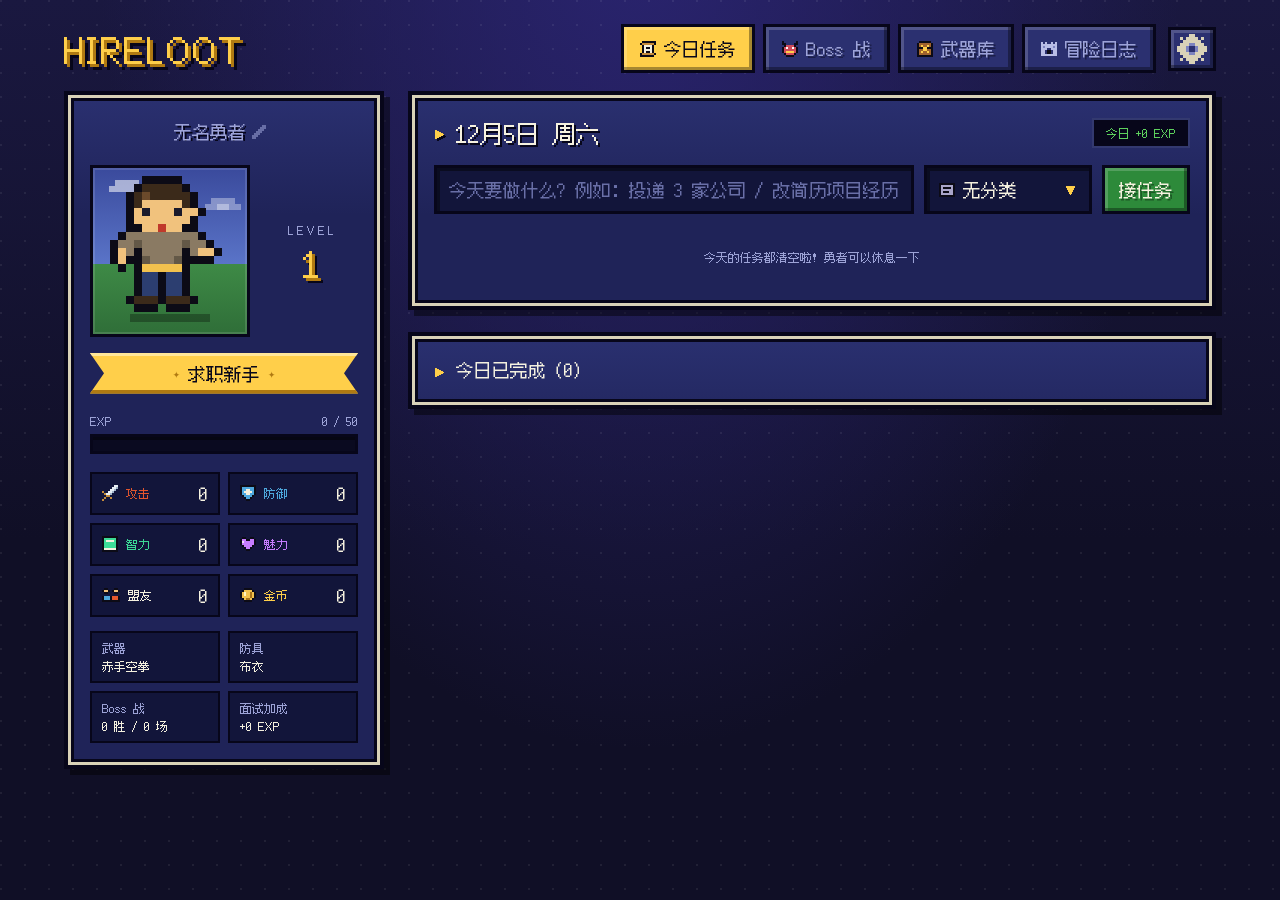
==== commit 4a49113e: "Web: remove save import/export from Settings Matches the native app (PR #26). Drops the buttons, the" ====
--- a/index.html
+++ b/index.html
@@ -4,11 +4,11 @@
   <meta charset="utf-8">
   <meta name="viewport" content="width=device-width, initial-scale=1">
   <title>Hireloot</title>
-  <link rel="icon" href="favicon.svg?v=20261118e" type="image/svg+xml">
-  <link rel="icon" href="favicon-32.png?v=20261118e" type="image/png" sizes="32x32">
-  <link rel="apple-touch-icon" href="apple-touch-icon.png?v=20261118e">
+  <link rel="icon" href="favicon.svg?v=20261119a" type="image/svg+xml">
+  <link rel="icon" href="favicon-32.png?v=20261119a" type="image/png" sizes="32x32">
+  <link rel="apple-touch-icon" href="apple-touch-icon.png?v=20261119a">
   <!-- 改了 JS/CSS 后把 ?v= 后面的版本号改一下，防止浏览器用旧缓存 -->
-  <link rel="stylesheet" href="style.css?v=20261118e">
+  <link rel="stylesheet" href="style.css?v=20261119a">
 </head>
 <body>
   <header class="top">
@@ -109,20 +109,12 @@
         </div>
       </div>
       <div class="set-row">
-        <div class="set-label" data-i18n="settings.data"></div>
-        <div class="seg">
-          <button data-act="export" data-i18n="settings.export"></button>
-          <button data-act="import" data-i18n="settings.import"></button>
-        </div>
-      </div>
-      <div class="set-row">
         <div class="set-label" data-i18n="settings.sfx"></div>
         <div class="seg">
           <button class="sfx-btn" data-act="sfx" data-sfx="on" data-i18n="settings.on"></button>
           <button class="sfx-btn" data-act="sfx" data-sfx="off" data-i18n="settings.off"></button>
         </div>
       </div>
-      <input id="import-file" type="file" accept="application/json,.json" hidden>
     </div>
   </div>
 
@@ -132,13 +124,13 @@
   <div id="pack-stage" class="stage" hidden></div>
   <div id="card-view" class="modal card-modal" hidden></div>
 
-  <script src="i18n.js?v=20261118e"></script>
-  <script src="categorizer.js?v=20261118e"></script>
-  <script src="weapons.js?v=20261118e"></script>
-  <script src="armory.js?v=20261118e"></script>
-  <script src="dialog.js?v=20261118e"></script>
-  <script src="config.js?v=20261118e"></script>
-  <script src="cloud.js?v=20261118e"></script>
-  <script src="app.js?v=20261118e"></script>
+  <script src="i18n.js?v=20261119a"></script>
+  <script src="categorizer.js?v=20261119a"></script>
+  <script src="weapons.js?v=20261119a"></script>
+  <script src="armory.js?v=20261119a"></script>
+  <script src="dialog.js?v=20261119a"></script>
+  <script src="config.js?v=20261119a"></script>
+  <script src="cloud.js?v=20261119a"></script>
+  <script src="app.js?v=20261119a"></script>
 </body>
 </html>
--- a/style.css
+++ b/style.css
@@ -84,6 +84,10 @@
 }
 input::placeholder { color: #6a70a8; }
 input[type=date] { color-scheme: dark; }
+/* iOS Safari 的日期框自带一个很宽的最小宽度，会把整列表单撑出屏幕；去掉原生外观、让它跟其它输入框一样宽 */
+input[type=date] { -webkit-appearance: none; appearance: none; display: block; width: 100%; max-width: 100%; min-height: 44px; text-align: left; }
+input[type=date]::-webkit-date-and-time-value { text-align: left; margin: 0; }
+fieldset { min-width: 0; min-inline-size: 0; }
 input:focus, select:focus, button:focus-visible { outline: 3px solid var(--gold); outline-offset: 1px; }
 
 /* ============ 顶栏 ============ */
@@ -193,8 +197,9 @@
 .equip small { display: block; color: var(--muted); font-size: var(--s); }
 
 /* ============ 添加任务 ============ */
-.add-form { display: grid; grid-template-columns: 1fr auto auto; gap: 10px; }
-@media (max-width: 600px) { .add-form { grid-template-columns: 1fr auto; } .add-form input { grid-column: 1 / -1; } }
+.add-form { display: grid; grid-template-columns: minmax(0, 1fr) auto auto; gap: 10px; }
+.add-form > * { min-width: 0; }
+@media (max-width: 600px) { .add-form { grid-template-columns: minmax(0, 1fr) auto; } .add-form input { grid-column: 1 / -1; } }
 
 /* ============ 任务列表 ============ */
 .tasks { list-style: none; padding: 0; margin: 16px 0 0; display: flex; flex-direction: column; gap: 10px; }
@@ -235,7 +240,9 @@
 .task.menu-open, .task:has(.picker.open) { position: relative; z-index: 41; opacity: 1; }
 
 /* ============ Boss ============ */
-.boss-form { display: grid; grid-template-columns: 1fr 1fr 1fr; gap: 14px; }
+.boss-form { display: grid; grid-template-columns: repeat(3, minmax(0, 1fr)); gap: 14px; }
+.boss-form > * { min-width: 0; }
+.boss-form > label > input { width: 100%; }
 .boss-form label, .boss-form .field { display: flex; flex-direction: column; gap: 6px; font-size: var(--s); color: var(--muted); }
 .boss-form label input, .boss-form .field .picker-btn { color: var(--ink); font-size: var(--m); }
 .boss-form .wide { grid-column: 1 / -1; }
@@ -247,7 +254,7 @@
 .result legend { color: var(--muted); font-size: var(--s); padding: 0 6px; background: var(--edge); }
 .result label { flex-direction: row; align-items: center; gap: 2px; color: var(--ink); font-size: var(--m); cursor: pointer; }
 .result input { accent-color: var(--gold); width: 18px; height: 18px; }
-@media (max-width: 680px) { .boss-form { grid-template-columns: 1fr; } }
+@media (max-width: 680px) { .boss-form { grid-template-columns: minmax(0, 1fr); } }
 .boss-list { list-style: none; padding: 0; margin: 0; display: flex; flex-direction: column; gap: 16px; }
 .boss { display: flex; gap: 18px; padding: 18px 20px; align-items: flex-start; }
 .boss-sprite {
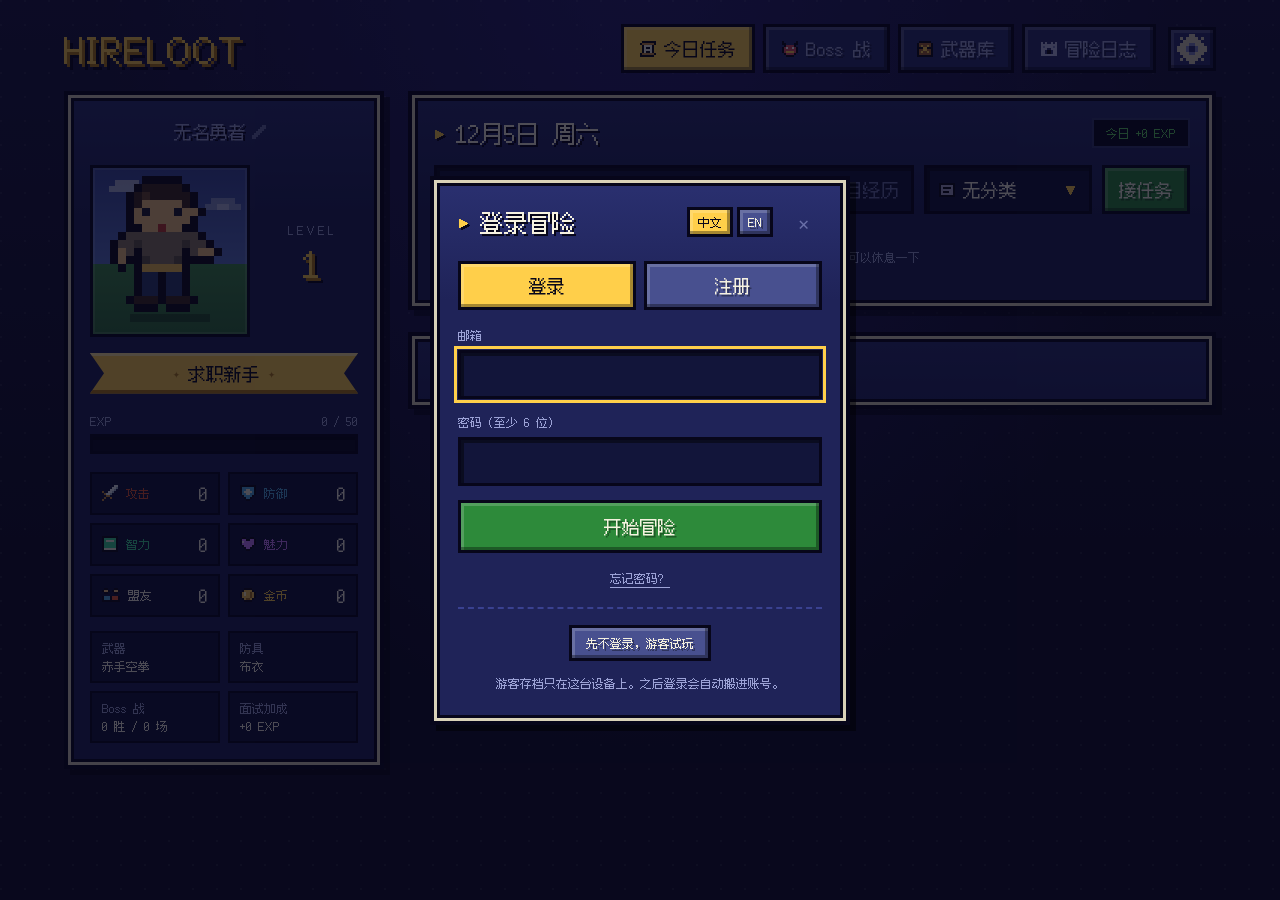
==== commit e6ed4b45: "Web: fix login/cloud sync broken by settings import/export removal cloud.js inserted the account row" ====
--- a/index.html
+++ b/index.html
@@ -4,11 +4,11 @@
   <meta charset="utf-8">
   <meta name="viewport" content="width=device-width, initial-scale=1">
   <title>Hireloot</title>
-  <link rel="icon" href="favicon.svg?v=20261119a" type="image/svg+xml">
-  <link rel="icon" href="favicon-32.png?v=20261119a" type="image/png" sizes="32x32">
-  <link rel="apple-touch-icon" href="apple-touch-icon.png?v=20261119a">
+  <link rel="icon" href="favicon.svg?v=20261119b" type="image/svg+xml">
+  <link rel="icon" href="favicon-32.png?v=20261119b" type="image/png" sizes="32x32">
+  <link rel="apple-touch-icon" href="apple-touch-icon.png?v=20261119b">
   <!-- 改了 JS/CSS 后把 ?v= 后面的版本号改一下，防止浏览器用旧缓存 -->
-  <link rel="stylesheet" href="style.css?v=20261119a">
+  <link rel="stylesheet" href="style.css?v=20261119b">
 </head>
 <body>
   <header class="top">
@@ -124,13 +124,13 @@
   <div id="pack-stage" class="stage" hidden></div>
   <div id="card-view" class="modal card-modal" hidden></div>
 
-  <script src="i18n.js?v=20261119a"></script>
-  <script src="categorizer.js?v=20261119a"></script>
-  <script src="weapons.js?v=20261119a"></script>
-  <script src="armory.js?v=20261119a"></script>
-  <script src="dialog.js?v=20261119a"></script>
-  <script src="config.js?v=20261119a"></script>
-  <script src="cloud.js?v=20261119a"></script>
-  <script src="app.js?v=20261119a"></script>
+  <script src="i18n.js?v=20261119b"></script>
+  <script src="categorizer.js?v=20261119b"></script>
+  <script src="weapons.js?v=20261119b"></script>
+  <script src="armory.js?v=20261119b"></script>
+  <script src="dialog.js?v=20261119b"></script>
+  <script src="config.js?v=20261119b"></script>
+  <script src="cloud.js?v=20261119b"></script>
+  <script src="app.js?v=20261119b"></script>
 </body>
 </html>
